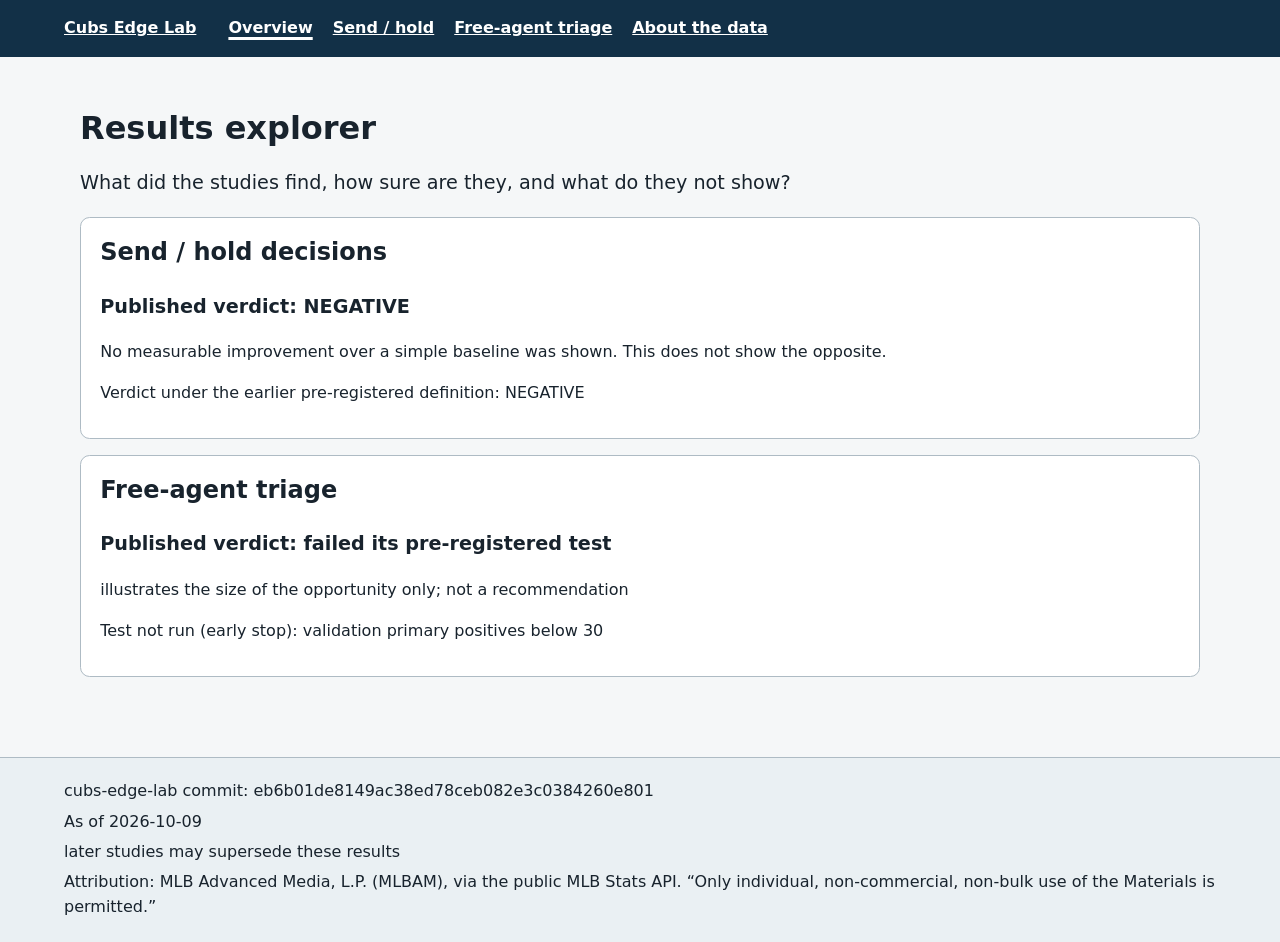
==== web/index.html @ c68d31d3 "feat(web): add static results explorer foundation (R004) A static, offline explorer for the publishe" ====
<!doctype html>
<html lang="en">
<head>
  <meta charset="utf-8">
  <meta name="viewport" content="width=device-width, initial-scale=1">
  <title>Results explorer | Cubs Edge Lab</title>
  <link rel="stylesheet" href="style.css">
  <script type="module" src="app.js"></script>
</head>
<body data-page="overview">
  <a class="skip-link" href="#main">Skip to content</a>
  <header class="site-header"><a href="index.html">Cubs Edge Lab</a><nav aria-label="Main navigation"><a aria-current="page" href="index.html">Overview</a><a href="sendhold.html">Send / hold</a><a href="milbfa.html">Free-agent triage</a><a href="about.html">About the data</a></nav></header>
  <main id="main"><h1>Results explorer</h1><p class="lede">What did the studies find, how sure are they, and what do they not show?</p><div id="overview" aria-live="polite"></div></main>
  <footer id="footer"></footer>
</body>
</html>
---- web/style.css ----
:root { color-scheme: light; font-family: system-ui, sans-serif; color: #18232d; background: #f5f7f8; line-height: 1.55; }
* { box-sizing: border-box; }
body { margin: 0; overflow-wrap: anywhere; }
a { color: #075985; }
a:focus-visible, summary:focus-visible { outline: 3px solid #b45309; outline-offset: 3px; }
.skip-link { position: absolute; left: .5rem; top: 0; transform: translateY(-150%); background: white; color: #18232d; padding: .75rem; z-index: 2; }
.skip-link:focus { transform: none; }
.site-header { display: flex; flex-wrap: wrap; gap: 1rem 2rem; align-items: center; padding: 1rem max(1rem, calc((100% - 72rem)/2)); background: #123047; color: white; }
.site-header a { color: white; font-weight: 650; }
nav { display: flex; flex-wrap: wrap; gap: .5rem 1.25rem; }
nav [aria-current] { text-decoration-thickness: .18em; text-underline-offset: .25em; }
main { width: min(72rem, 100%); margin: 0 auto; padding: 2rem 1rem 4rem; }
h1 { line-height: 1.15; }
.lede { font-size: 1.2rem; max-width: 54rem; }
.card, .panel { border: 1px solid #aebbc4; border-radius: .6rem; background: white; padding: 1rem 1.2rem; margin: 1rem 0; }
.card h2 { margin-top: 0; }
.verdict { font-size: 1.2rem; font-weight: 750; }
.notice { background: #fff7e6; border-left: .35rem solid #9a5b00; padding: 1rem; }
.table-wrap { overflow-x: auto; max-width: 100%; }
table { border-collapse: collapse; width: 100%; }
th, td { border-bottom: 1px solid #c8d2d9; padding: .6rem; text-align: left; }
th { background: #eaf0f3; }
details { margin: .75rem 0; border: 1px solid #aebbc4; border-radius: .35rem; padding: .6rem; background: white; }
summary { cursor: pointer; font-weight: 650; }
li { overflow-wrap: anywhere; }
footer { border-top: 1px solid #aebbc4; background: #eaf0f3; padding: 1rem max(1rem, calc((100% - 72rem)/2)); }
footer p { margin: .35rem 0; }
@media (max-width: 36rem) { .site-header { align-items: flex-start; flex-direction: column; } main { padding-top: 1.25rem; } }
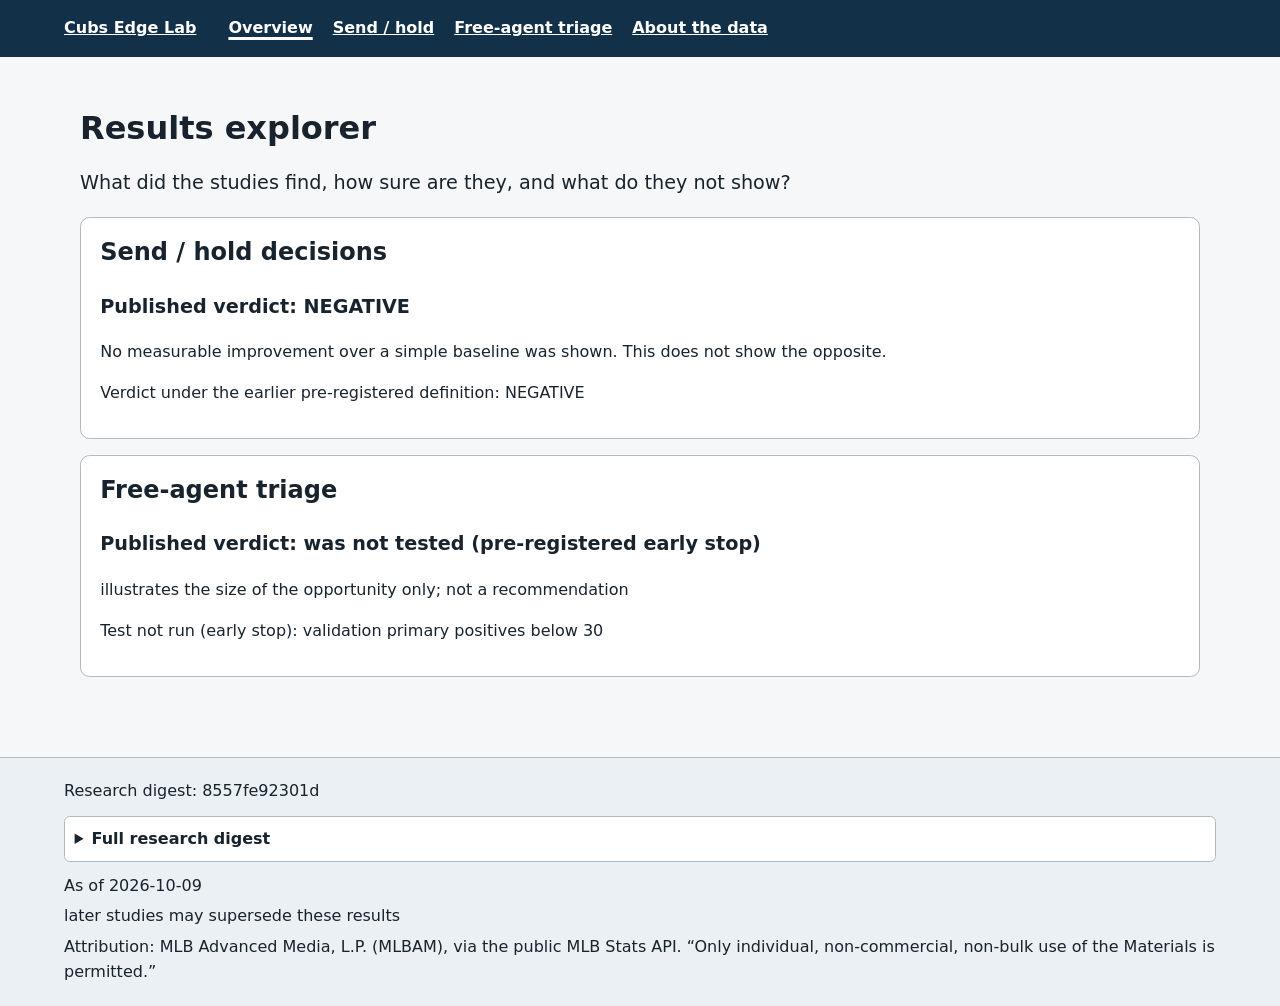
==== commit 6cd4a155: "fix(web): content-digest provenance, pointer split, accessibility tests (R004) - Provenance:   - man" ====
--- a/web/index.html
+++ b/web/index.html
@@ -10,7 +10,7 @@
 <body data-page="overview">
   <a class="skip-link" href="#main">Skip to content</a>
   <header class="site-header"><a href="index.html">Cubs Edge Lab</a><nav aria-label="Main navigation"><a aria-current="page" href="index.html">Overview</a><a href="sendhold.html">Send / hold</a><a href="milbfa.html">Free-agent triage</a><a href="about.html">About the data</a></nav></header>
-  <main id="main"><h1>Results explorer</h1><p class="lede">What did the studies find, how sure are they, and what do they not show?</p><div id="overview" aria-live="polite"></div></main>
+  <main id="main" tabindex="-1"><h1>Results explorer</h1><p class="lede">What did the studies find, how sure are they, and what do they not show?</p><div id="overview" aria-live="polite"></div></main>
   <footer id="footer"></footer>
 </body>
 </html>
--- a/web/style.css
+++ b/web/style.css
@@ -2,13 +2,14 @@
 * { box-sizing: border-box; }
 body { margin: 0; overflow-wrap: anywhere; }
 a { color: #075985; }
-a:focus-visible, summary:focus-visible { outline: 3px solid #b45309; outline-offset: 3px; }
+a:focus-visible, summary:focus-visible, .table-wrap:focus-visible { outline: 3px solid #b45309; outline-offset: 3px; }
 .skip-link { position: absolute; left: .5rem; top: 0; transform: translateY(-150%); background: white; color: #18232d; padding: .75rem; z-index: 2; }
 .skip-link:focus { transform: none; }
 .site-header { display: flex; flex-wrap: wrap; gap: 1rem 2rem; align-items: center; padding: 1rem max(1rem, calc((100% - 72rem)/2)); background: #123047; color: white; }
 .site-header a { color: white; font-weight: 650; }
 nav { display: flex; flex-wrap: wrap; gap: .5rem 1.25rem; }
 nav [aria-current] { text-decoration-thickness: .18em; text-underline-offset: .25em; }
+main:focus { outline: none; }
 main { width: min(72rem, 100%); margin: 0 auto; padding: 2rem 1rem 4rem; }
 h1 { line-height: 1.15; }
 .lede { font-size: 1.2rem; max-width: 54rem; }
@@ -16,9 +17,16 @@
 .card h2 { margin-top: 0; }
 .verdict { font-size: 1.2rem; font-weight: 750; }
 .notice { background: #fff7e6; border-left: .35rem solid #9a5b00; padding: 1rem; }
-.table-wrap { overflow-x: auto; max-width: 100%; }
+.card, .panel, .table-wrap { max-width: 100%; min-width: 0; }
+.table-wrap { overflow-x: auto; width: 100%; }
+.decision-table-wrap { max-height: 32rem; overflow: auto; }
+table caption { caption-side: top; text-align: left; font-weight: 700; padding: .5rem 0; }
+.decision-table-wrap table { min-width: 62rem; }
+.ranking-table { min-width: 56rem; }
+.decision-caveat { font-weight: 700; }
+.brier-note { margin: .75rem 0 0; }
 table { border-collapse: collapse; width: 100%; }
-th, td { border-bottom: 1px solid #c8d2d9; padding: .6rem; text-align: left; }
+th, td { border-bottom: 1px solid #c8d2d9; padding: .6rem; text-align: left; overflow-wrap: anywhere; }
 th { background: #eaf0f3; }
 details { margin: .75rem 0; border: 1px solid #aebbc4; border-radius: .35rem; padding: .6rem; background: white; }
 summary { cursor: pointer; font-weight: 650; }
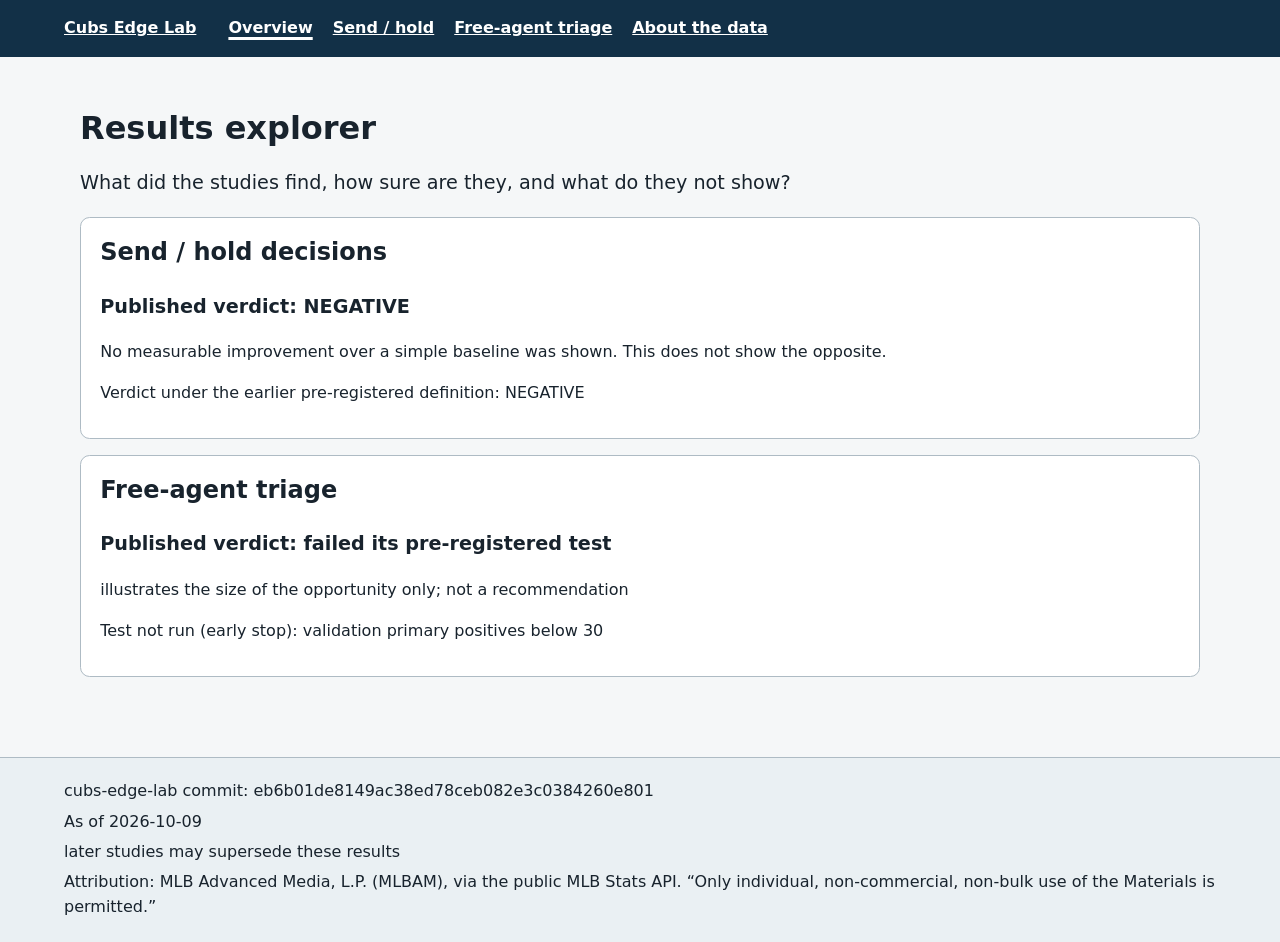
==== commit 39a5f954: "Merge pull request #11 from howlcipher/feat/explorer" ====
--- a/web/index.html
+++ b/web/index.html
@@ -10,7 +10,7 @@
 <body data-page="overview">
   <a class="skip-link" href="#main">Skip to content</a>
   <header class="site-header"><a href="index.html">Cubs Edge Lab</a><nav aria-label="Main navigation"><a aria-current="page" href="index.html">Overview</a><a href="sendhold.html">Send / hold</a><a href="milbfa.html">Free-agent triage</a><a href="about.html">About the data</a></nav></header>
-  <main id="main" tabindex="-1"><h1>Results explorer</h1><p class="lede">What did the studies find, how sure are they, and what do they not show?</p><div id="overview" aria-live="polite"></div></main>
+  <main id="main"><h1>Results explorer</h1><p class="lede">What did the studies find, how sure are they, and what do they not show?</p><div id="overview" aria-live="polite"></div></main>
   <footer id="footer"></footer>
 </body>
 </html>
--- a/web/style.css
+++ b/web/style.css
@@ -2,14 +2,13 @@
 * { box-sizing: border-box; }
 body { margin: 0; overflow-wrap: anywhere; }
 a { color: #075985; }
-a:focus-visible, summary:focus-visible, .table-wrap:focus-visible { outline: 3px solid #b45309; outline-offset: 3px; }
+a:focus-visible, summary:focus-visible { outline: 3px solid #b45309; outline-offset: 3px; }
 .skip-link { position: absolute; left: .5rem; top: 0; transform: translateY(-150%); background: white; color: #18232d; padding: .75rem; z-index: 2; }
 .skip-link:focus { transform: none; }
 .site-header { display: flex; flex-wrap: wrap; gap: 1rem 2rem; align-items: center; padding: 1rem max(1rem, calc((100% - 72rem)/2)); background: #123047; color: white; }
 .site-header a { color: white; font-weight: 650; }
 nav { display: flex; flex-wrap: wrap; gap: .5rem 1.25rem; }
 nav [aria-current] { text-decoration-thickness: .18em; text-underline-offset: .25em; }
-main:focus { outline: none; }
 main { width: min(72rem, 100%); margin: 0 auto; padding: 2rem 1rem 4rem; }
 h1 { line-height: 1.15; }
 .lede { font-size: 1.2rem; max-width: 54rem; }
@@ -17,16 +16,9 @@
 .card h2 { margin-top: 0; }
 .verdict { font-size: 1.2rem; font-weight: 750; }
 .notice { background: #fff7e6; border-left: .35rem solid #9a5b00; padding: 1rem; }
-.card, .panel, .table-wrap { max-width: 100%; min-width: 0; }
-.table-wrap { overflow-x: auto; width: 100%; }
-.decision-table-wrap { max-height: 32rem; overflow: auto; }
-table caption { caption-side: top; text-align: left; font-weight: 700; padding: .5rem 0; }
-.decision-table-wrap table { min-width: 62rem; }
-.ranking-table { min-width: 56rem; }
-.decision-caveat { font-weight: 700; }
-.brier-note { margin: .75rem 0 0; }
+.table-wrap { overflow-x: auto; max-width: 100%; }
 table { border-collapse: collapse; width: 100%; }
-th, td { border-bottom: 1px solid #c8d2d9; padding: .6rem; text-align: left; overflow-wrap: anywhere; }
+th, td { border-bottom: 1px solid #c8d2d9; padding: .6rem; text-align: left; }
 th { background: #eaf0f3; }
 details { margin: .75rem 0; border: 1px solid #aebbc4; border-radius: .35rem; padding: .6rem; background: white; }
 summary { cursor: pointer; font-weight: 650; }
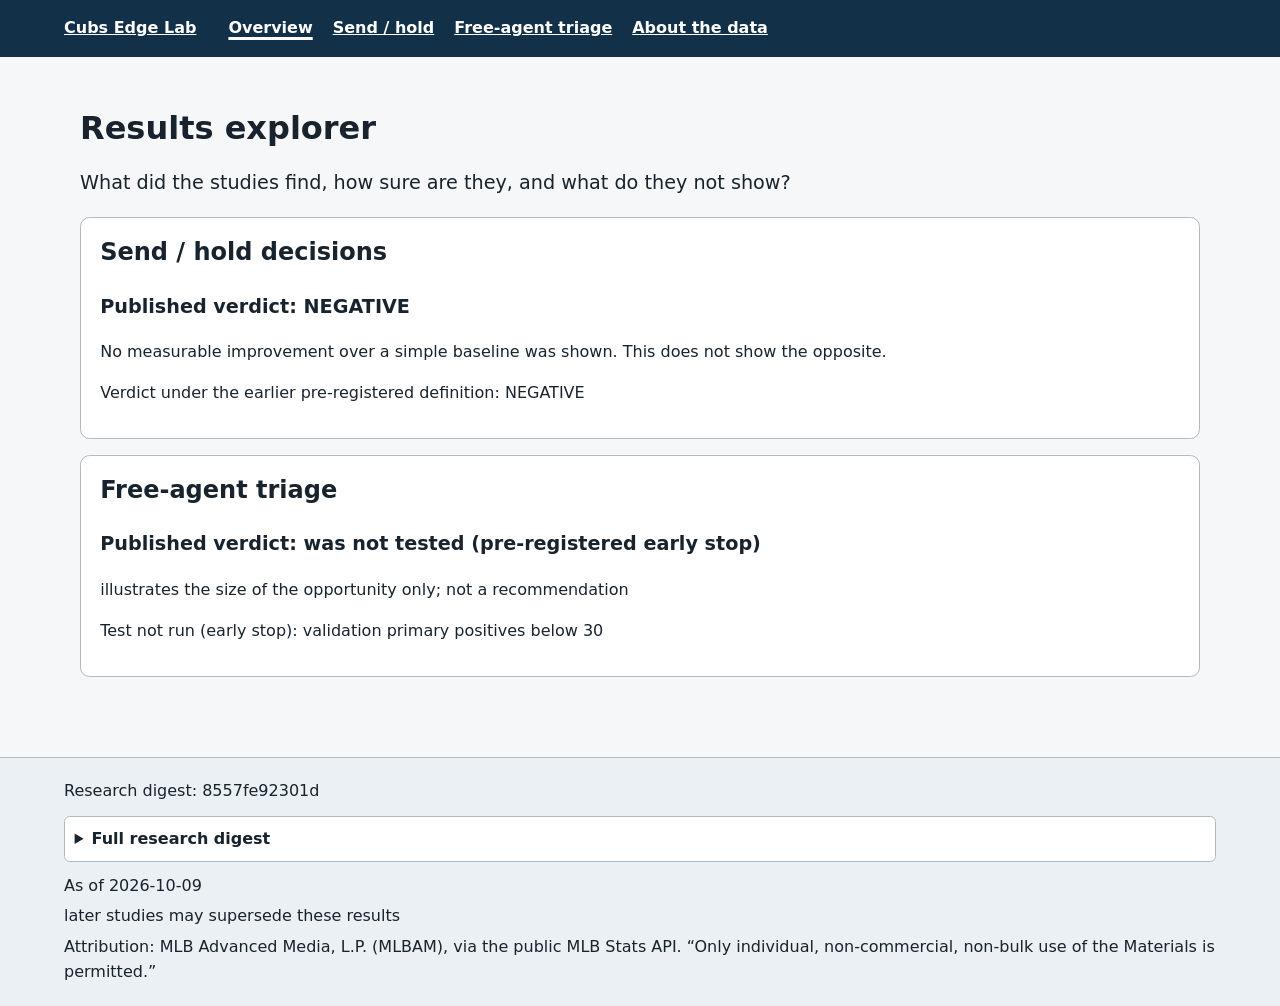
==== commit 4ff14e73: "Merge pull request #14 from howlcipher/feat/explorer-hardening" ====
--- a/web/index.html
+++ b/web/index.html
@@ -10,7 +10,7 @@
 <body data-page="overview">
   <a class="skip-link" href="#main">Skip to content</a>
   <header class="site-header"><a href="index.html">Cubs Edge Lab</a><nav aria-label="Main navigation"><a aria-current="page" href="index.html">Overview</a><a href="sendhold.html">Send / hold</a><a href="milbfa.html">Free-agent triage</a><a href="about.html">About the data</a></nav></header>
-  <main id="main"><h1>Results explorer</h1><p class="lede">What did the studies find, how sure are they, and what do they not show?</p><div id="overview" aria-live="polite"></div></main>
+  <main id="main" tabindex="-1"><h1>Results explorer</h1><p class="lede">What did the studies find, how sure are they, and what do they not show?</p><div id="overview" aria-live="polite"></div></main>
   <footer id="footer"></footer>
 </body>
 </html>
--- a/web/style.css
+++ b/web/style.css
@@ -2,13 +2,14 @@
 * { box-sizing: border-box; }
 body { margin: 0; overflow-wrap: anywhere; }
 a { color: #075985; }
-a:focus-visible, summary:focus-visible { outline: 3px solid #b45309; outline-offset: 3px; }
+a:focus-visible, summary:focus-visible, .table-wrap:focus-visible { outline: 3px solid #b45309; outline-offset: 3px; }
 .skip-link { position: absolute; left: .5rem; top: 0; transform: translateY(-150%); background: white; color: #18232d; padding: .75rem; z-index: 2; }
 .skip-link:focus { transform: none; }
 .site-header { display: flex; flex-wrap: wrap; gap: 1rem 2rem; align-items: center; padding: 1rem max(1rem, calc((100% - 72rem)/2)); background: #123047; color: white; }
 .site-header a { color: white; font-weight: 650; }
 nav { display: flex; flex-wrap: wrap; gap: .5rem 1.25rem; }
 nav [aria-current] { text-decoration-thickness: .18em; text-underline-offset: .25em; }
+main:focus { outline: none; }
 main { width: min(72rem, 100%); margin: 0 auto; padding: 2rem 1rem 4rem; }
 h1 { line-height: 1.15; }
 .lede { font-size: 1.2rem; max-width: 54rem; }
@@ -16,9 +17,16 @@
 .card h2 { margin-top: 0; }
 .verdict { font-size: 1.2rem; font-weight: 750; }
 .notice { background: #fff7e6; border-left: .35rem solid #9a5b00; padding: 1rem; }
-.table-wrap { overflow-x: auto; max-width: 100%; }
+.card, .panel, .table-wrap { max-width: 100%; min-width: 0; }
+.table-wrap { overflow-x: auto; width: 100%; }
+.decision-table-wrap { max-height: 32rem; overflow: auto; }
+table caption { caption-side: top; text-align: left; font-weight: 700; padding: .5rem 0; }
+.decision-table-wrap table { min-width: 62rem; }
+.ranking-table { min-width: 56rem; }
+.decision-caveat { font-weight: 700; }
+.brier-note { margin: .75rem 0 0; }
 table { border-collapse: collapse; width: 100%; }
-th, td { border-bottom: 1px solid #c8d2d9; padding: .6rem; text-align: left; }
+th, td { border-bottom: 1px solid #c8d2d9; padding: .6rem; text-align: left; overflow-wrap: anywhere; }
 th { background: #eaf0f3; }
 details { margin: .75rem 0; border: 1px solid #aebbc4; border-radius: .35rem; padding: .6rem; background: white; }
 summary { cursor: pointer; font-weight: 650; }
